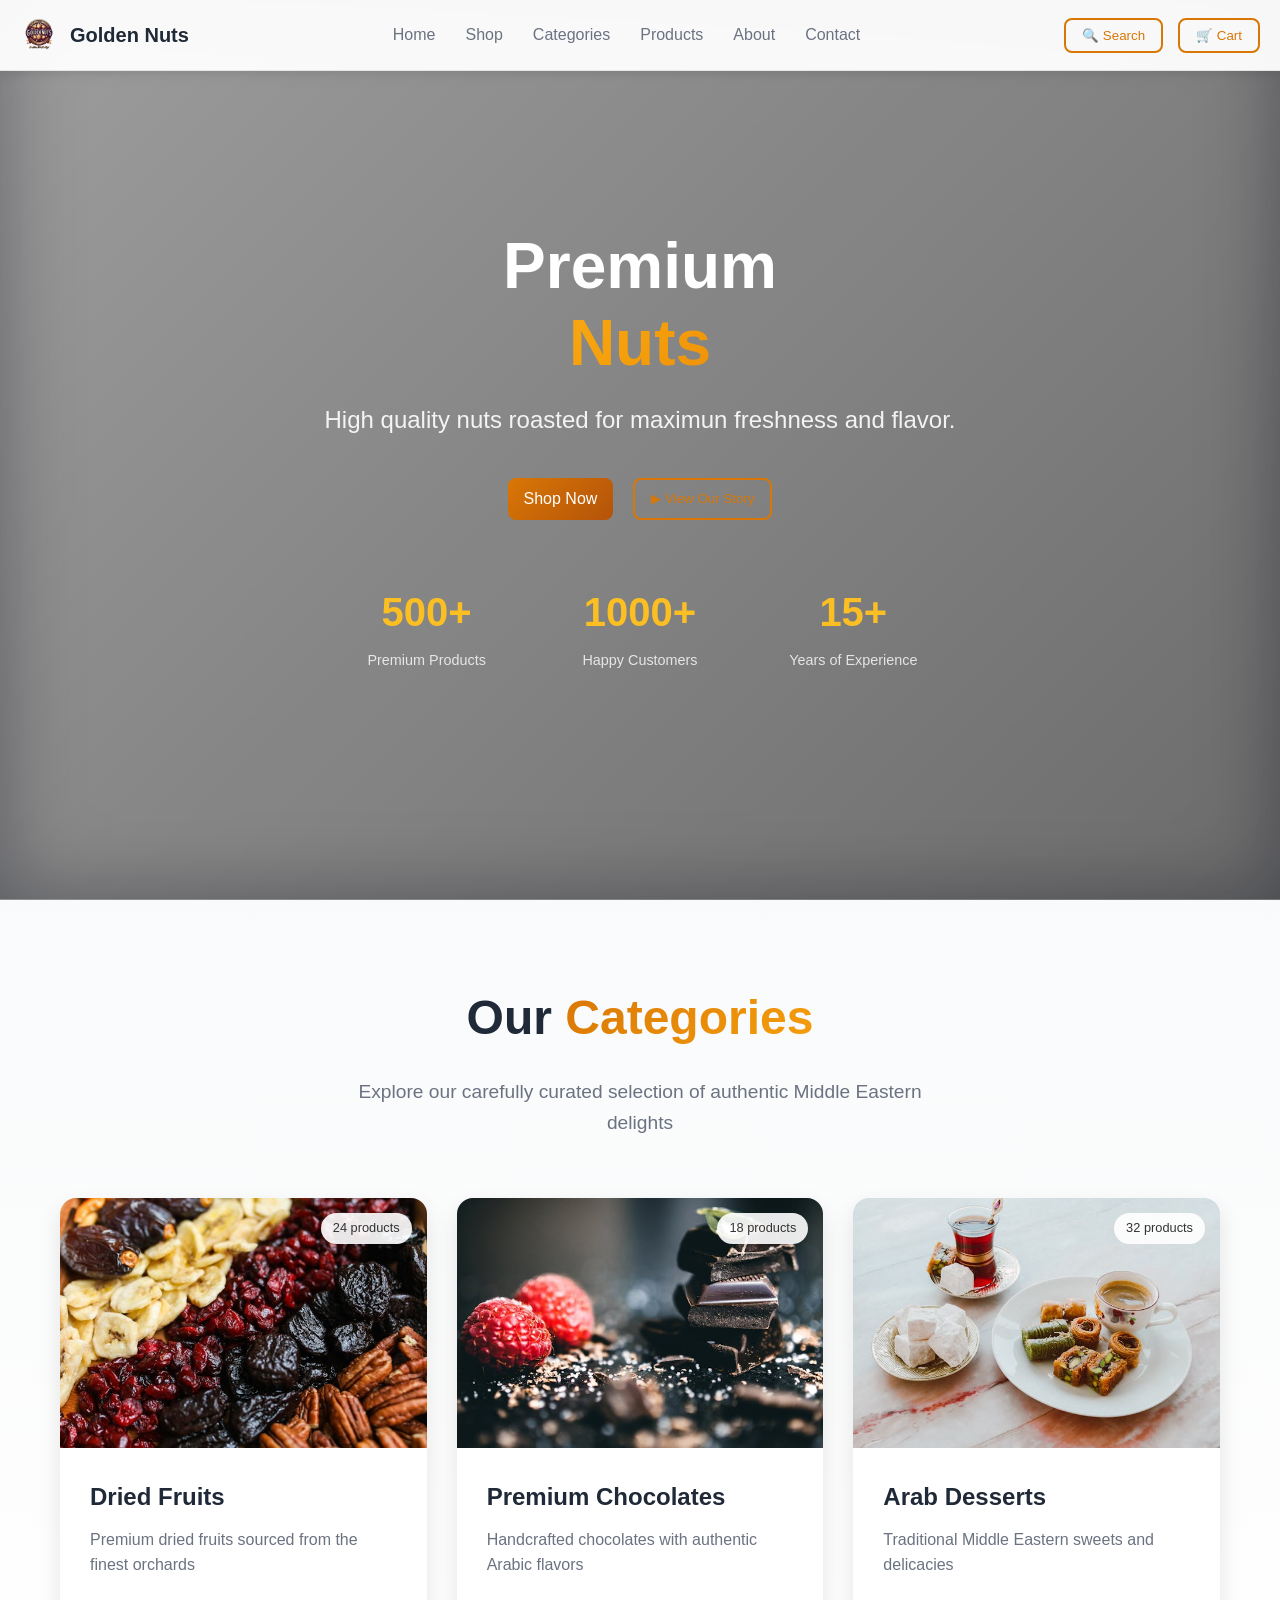
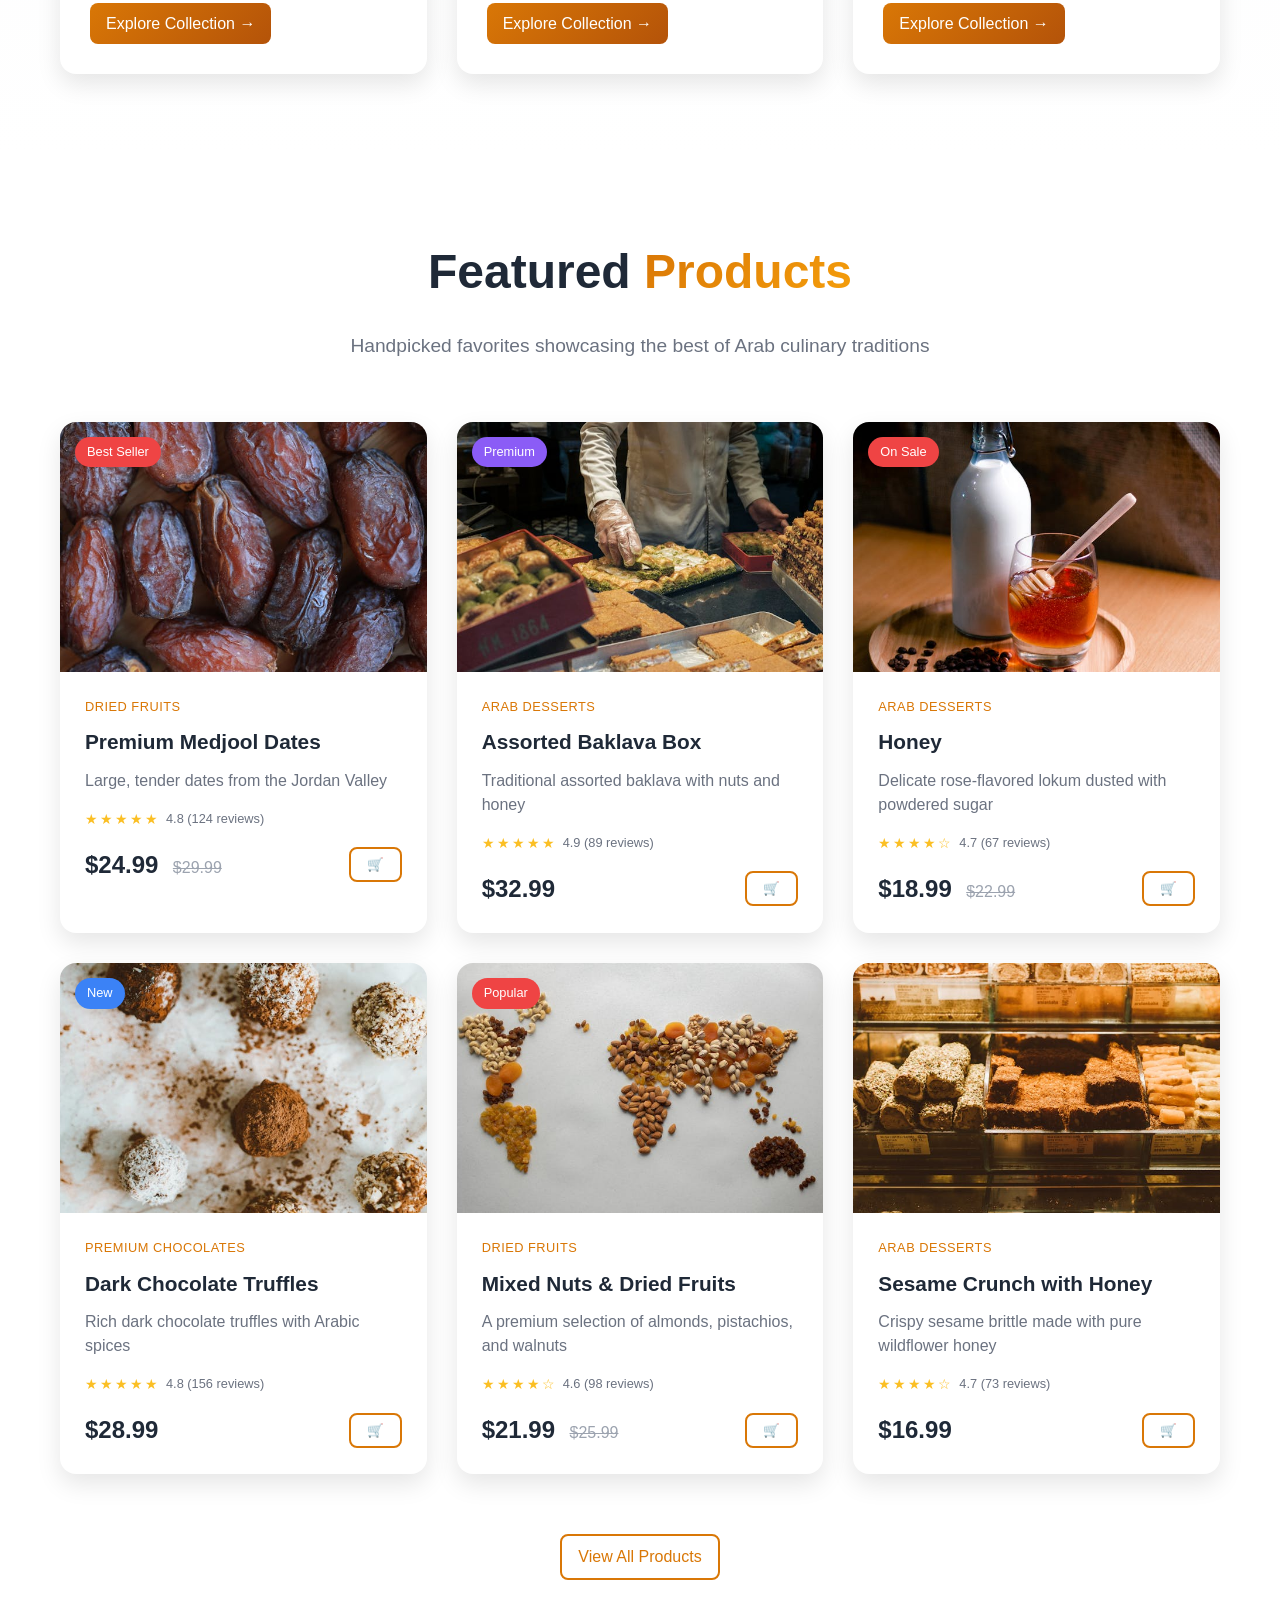
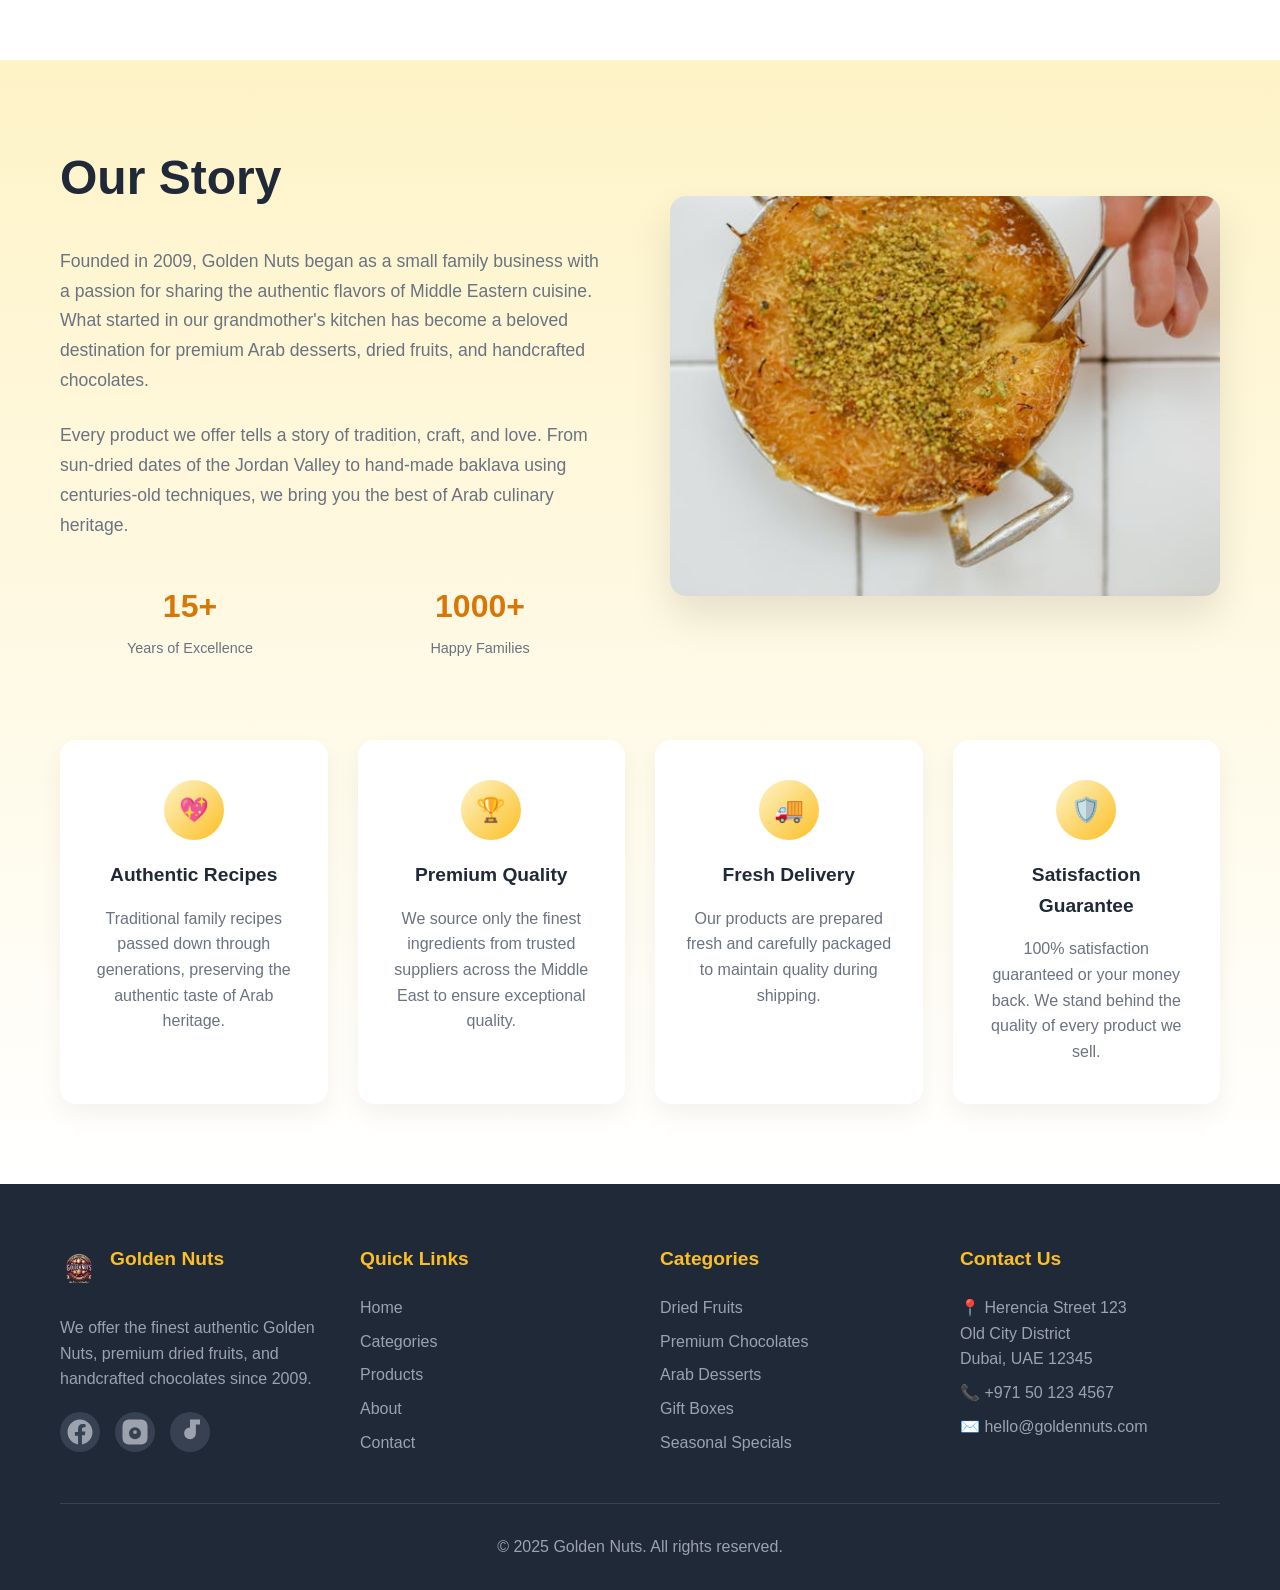
==== index.html @ 74fb8bfe "css problems" ====
<!DOCTYPE html>
<html lang="en">
<head>
    <meta charset="UTF-8">
    <meta name="viewport" content="width=device-width, initial-scale=1.0">
    <title>Golden Nuts - Authentic Middle Eastern Desserts</title>
    <link rel="stylesheet" href="styles.css">
</head>
<body>
    <!-- Header -->
    <header class="header">
        <div class="header-content">
            <div class="logo">
                <div class="logo-icon">
                    <img src="images/logo.webp" alt="Golden Nuts logo">
                </div>
                <div class="logo-text">Golden Nuts</div>
            </div>
            
            <nav class="nav">
                <a href="#home">Home</a>
                <a href="#">Shop</a>
                <a href="#categories">Categories</a>
                <a href="#products">Products</a>
                <a href="#about">About</a>
                <a href="#contact">Contact</a>
            </nav>

            <div class="header-actions">
                <button class="btn btn-outline">🔍 Search</button>
                <button class="cart-btn btn btn-outline">
                    🛒 Cart
                    <span class="cart-counter">0</span>
                </button>
                <button class="mobile-menu-btn">☰</button>
            </div>
        </div>
    </header>

    <!-- Hero Section -->
    <section id="home" class="hero">
        <div class="hero-bg">
            <video class="hero-video" src="video/hero.mp4" autoplay muted loop playsinline></video>
        </div>
        <div class="hero-overlay" aria-hidden="true"></div>
        <div class="hero-content">
            <h1 class="hero-title">
                Premium
                <span class="hero-subtitle">Nuts</span>
            </h1>
            <p class="hero-description">
                High quality nuts roasted for maximun freshness and flavor.
            </p>
            <div class="hero-buttons">
                <a href="#products" class="btn btn-primary">Shop Now</a>
                <button class="btn btn-outline">▶ View Our Story</button>
            </div>
            <div class="hero-stats">
                <div class="stat">
                    <div class="stat-number">500+</div>
                    <div class="stat-label">Premium Products</div>
                </div>
                <div class="stat">
                    <div class="stat-number">1000+</div>
                    <div class="stat-label">Happy Customers</div>
                </div>
                <div class="stat">
                    <div class="stat-number">15+</div>
                    <div class="stat-label">Years of Experience</div>
                </div>
            </div>
        </div>
    </section>

    <!-- Categories Section -->
    <section id="categories" class="section categories">
        <div class="container">
            <div class="section-header">
                <h2 class="section-title">Our <span class="highlight">Categories</span></h2>
                <p class="section-description">
                    Explore our carefully curated selection of authentic Middle Eastern delights
                </p>
            </div>
            <div class="categories-grid">
                <div class="category-card">
                    <div class="category-image" style="background-image: url('images/nuts.jpg')">
                        <div class="category-badge">24 products</div>
                    </div>
                    <div class="category-content">
                        <h3 class="category-title">Dried Fruits</h3>
                        <p class="category-description">Premium dried fruits sourced from the finest orchards</p>
                        <a href="#products" class="btn btn-primary">Explore Collection →</a>
                    </div>
                </div>

                <div class="category-card">
                    <div class="category-image" style="background-image: url('images/chocolate.jpg')">
                        <div class="category-badge">18 products</div>
                    </div>
                    <div class="category-content">
                        <h3 class="category-title">Premium Chocolates</h3>
                        <p class="category-description">Handcrafted chocolates with authentic Arabic flavors</p>
                        <a href="#products" class="btn btn-primary">Explore Collection →</a>
                    </div>
                </div>

                <div class="category-card">
                    <div class="category-image" style="background-image: url('images/dessert.jpg')">
                        <div class="category-badge">32 products</div>
                    </div>
                    <div class="category-content">
                        <h3 class="category-title">Arab Desserts</h3>
                        <p class="category-description">Traditional Middle Eastern sweets and delicacies</p>
                        <a href="#products" class="btn btn-primary">Explore Collection →</a>
                    </div>
                </div>
            </div>
        </div>
    </section>

    <!-- Products Section -->
    <section id="products" class="section">
        <div class="container">
            <div class="section-header">
                <h2 class="section-title">Featured <span class="highlight">Products</span></h2>
                <p class="section-description">
                    Handpicked favorites showcasing the best of Arab culinary traditions
                </p>
            </div>
            <div class="products-grid">
                <div class="product-card">
                    <div class="product-image" style="background-image: url('images/dates.jpg')">
                        <div class="product-badge badge-sale">Best Seller</div>
                    </div>
                    <div class="product-content">
                        <div class="product-category">Dried Fruits</div>
                        <h3 class="product-title">Premium Medjool Dates</h3>
                        <p class="product-description">Large, tender dates from the Jordan Valley</p>
                        <div class="product-rating">
                            <div class="stars">
                                <span class="star">★</span>
                                <span class="star">★</span>
                                <span class="star">★</span>
                                <span class="star">★</span>
                                <span class="star">★</span>
                            </div>
                            <span class="rating-text">4.8 (124 reviews)</span>
                        </div>
                        <div class="product-price">
                            <div>
                                <span class="price">$24.99</span>
                                <span class="price-original">$29.99</span>
                            </div>
                            <button class="btn btn-outline" onclick="addToCart('Premium Medjool Dates', 24.99)">🛒</button>
                        </div>
                    </div>
                </div>

                <div class="product-card">
                    <div class="product-image" style="background-image: url('images/baklava.jpg')">
                        <div class="product-badge badge-premium">Premium</div>
                    </div>
                    <div class="product-content">
                        <div class="product-category">Arab Desserts</div>
                        <h3 class="product-title">Assorted Baklava Box</h3>
                        <p class="product-description">Traditional assorted baklava with nuts and honey</p>
                        <div class="product-rating">
                            <div class="stars">
                                <span class="star">★</span>
                                <span class="star">★</span>
                                <span class="star">★</span>
                                <span class="star">★</span>
                                <span class="star">★</span>
                            </div>
                            <span class="rating-text">4.9 (89 reviews)</span>
                        </div>
                        <div class="product-price">
                            <div>
                                <span class="price">$32.99</span>
                            </div>
                            <button class="btn btn-outline" onclick="addToCart('Assorted Baklava Box', 32.99)">🛒</button>
                        </div>
                    </div>
                </div>

                <div class="product-card">
                    <div class="product-image" style="background-image: url('images/honey.jpg')">
                        <div class="product-badge badge-sale">On Sale</div>
                    </div>
                    <div class="product-content">
                        <div class="product-category">Arab Desserts</div>
                        <h3 class="product-title">Honey</h3>
                        <p class="product-description">Delicate rose-flavored lokum dusted with powdered sugar</p>
                        <div class="product-rating">
                            <div class="stars">
                                <span class="star">★</span>
                                <span class="star">★</span>
                                <span class="star">★</span>
                                <span class="star">★</span>
                                <span class="star">☆</span>
                            </div>
                            <span class="rating-text">4.7 (67 reviews)</span>
                        </div>
                        <div class="product-price">
                            <div>
                                <span class="price">$18.99</span>
                                <span class="price-original">$22.99</span>
                            </div>
                            <button class="btn btn-outline" onclick="addToCart('Honey', 18.99)">🛒</button>
                        </div>
                    </div>
                </div>

                <div class="product-card">
                    <div class="product-image" style="background-image: url('images/truffles.jpg')">
                        <div class="product-badge badge-new">New</div>
                    </div>
                    <div class="product-content">
                        <div class="product-category">Premium Chocolates</div>
                        <h3 class="product-title">Dark Chocolate Truffles</h3>
                        <p class="product-description">Rich dark chocolate truffles with Arabic spices</p>
                        <div class="product-rating">
                            <div class="stars">
                                <span class="star">★</span>
                                <span class="star">★</span>
                                <span class="star">★</span>
                                <span class="star">★</span>
                                <span class="star">★</span>
                            </div>
                            <span class="rating-text">4.8 (156 reviews)</span>
                        </div>
                        <div class="product-price">
                            <div>
                                <span class="price">$28.99</span>
                            </div>
                            <button class="btn btn-outline" onclick="addToCart('Dark Chocolate Truffles', 28.99)">🛒</button>
                        </div>
                    </div>
                </div>

                <div class="product-card">
                    <div class="product-image" style="background-image: url('images/nuts2.jpg')">
                        <div class="product-badge badge-sale">Popular</div>
                    </div>
                    <div class="product-content">
                        <div class="product-category">Dried Fruits</div>
                        <h3 class="product-title">Mixed Nuts & Dried Fruits</h3>
                        <p class="product-description">A premium selection of almonds, pistachios, and walnuts</p>
                        <div class="product-rating">
                            <div class="stars">
                                <span class="star">★</span>
                                <span class="star">★</span>
                                <span class="star">★</span>
                                <span class="star">★</span>
                                <span class="star">☆</span>
                            </div>
                            <span class="rating-text">4.6 (98 reviews)</span>
                        </div>
                        <div class="product-price">
                            <div>
                                <span class="price">$21.99</span>
                                <span class="price-original">$25.99</span>
                            </div>
                            <button class="btn btn-outline" onclick="addToCart('Mixed Nuts & Dried Fruits', 21.99)">🛒</button>
                        </div>
                    </div>
                </div>

                <div class="product-card">
                    <div class="product-image" style="background-image: url('images/sesame.jpg')">
                    </div>
                    <div class="product-content">
                        <div class="product-category">Arab Desserts</div>
                        <h3 class="product-title">Sesame Crunch with Honey</h3>
                        <p class="product-description">Crispy sesame brittle made with pure wildflower honey</p>
                        <div class="product-rating">
                            <div class="stars">
                                <span class="star">★</span>
                                <span class="star">★</span>
                                <span class="star">★</span>
                                <span class="star">★</span>
                                <span class="star">☆</span>
                            </div>
                            <span class="rating-text">4.7 (73 reviews)</span>
                        </div>
                        <div class="product-price">
                            <div>
                                <span class="price">$16.99</span>
                            </div>
                            <button class="btn btn-outline" onclick="addToCart('Sesame Crunch with Honey', 16.99)">🛒</button>
                        </div>
                    </div>
                </div>
            </div>
            <div class="section-header" style="margin-top: 60px; margin-bottom: 0;">
                <a href="#" class="btn btn-outline">View All Products</a>
            </div>
        </div>
    </section>

    <!-- About Section -->
    <section id="about" class="section about">
        <div class="container">
            <div class="about-content">
                <div class="about-text">
                    <h2>Our <span class="highlight">Story</span></h2>
                    <p>
                        Founded in 2009, Golden Nuts began as a small family business with a passion for sharing
                        the authentic flavors of Middle Eastern cuisine. What started in our grandmother's kitchen
                        has become a beloved destination for premium Arab desserts, dried fruits, and handcrafted chocolates.
                    </p>
                    <p>
                        Every product we offer tells a story of tradition, craft, and love. From sun-dried dates of the Jordan Valley
                        to hand-made baklava using centuries-old techniques, we bring you the best of Arab culinary heritage.
                    </p>
                    <div class="about-stats">
                        <div class="about-stat">
                            <div class="about-stat-number">15+</div>
                            <div class="about-stat-label">Years of Excellence</div>
                        </div>
                        <div class="about-stat">
                            <div class="about-stat-number">1000+</div>
                            <div class="about-stat-label">Happy Families</div>
                        </div>
                    </div>
                </div>
                <div class="about-image">
                    <img src="/images/about.jpg" alt="Traditional Golden Nuts being prepared">
                </div>
            </div>

            <div class="features-grid">
                <div class="feature-card">
                    <div class="feature-icon">💖</div>
                    <h3 class="feature-title">Authentic Recipes</h3>
                    <p class="feature-description">Traditional family recipes passed down through generations, preserving the authentic taste of Arab heritage.</p>
                </div>
                
                <div class="feature-card">
                    <div class="feature-icon">🏆</div>
                    <h3 class="feature-title">Premium Quality</h3>
                    <p class="feature-description">We source only the finest ingredients from trusted suppliers across the Middle East to ensure exceptional quality.</p>
                </div>
                
                <div class="feature-card">
                    <div class="feature-icon">🚚</div>
                    <h3 class="feature-title">Fresh Delivery</h3>
                    <p class="feature-description">Our products are prepared fresh and carefully packaged to maintain quality during shipping.</p>
                </div>
                
                <div class="feature-card">
                    <div class="feature-icon">🛡️</div>
                    <h3 class="feature-title">Satisfaction Guarantee</h3>
                    <p class="feature-description">100% satisfaction guaranteed or your money back. We stand behind the quality of every product we sell.</p>
                </div>
            </div>
        </div>
    </section>

    <!-- Footer -->
    <footer id="contact" class="footer">
        <div class="container">
            <div class="footer-content">
                <div class="footer-section">
                    <div style="display: flex; align-items: center; gap: 10px; margin-bottom: 20px;">
                        <div class="logo-icon">
                          <img src="images/logo.webp" alt="Golden Nuts logo">
                        </div>
                        <h4>Golden Nuts</h4>
                    </div>
                    <p>We offer the finest authentic Golden Nuts, premium dried fruits, and handcrafted chocolates since 2009.</p>
                    <div class="social-links">
                        <a href="#" class="social-link" aria-label="Facebook" title="Facebook">
                            <!-- Facebook SVG -->
                            <svg xmlns="http://www.w3.org/2000/svg" viewBox="0 0 24 24" width="18" height="18" fill="currentColor" aria-hidden="true">
                                <path d="M22 12.07C22 6.48 17.52 2 11.93 2S2 6.48 2 12.07c0 4.99 3.66 9.13 8.44 9.93v-7.03H7.9v-2.9h2.54V9.41c0-2.5 1.49-3.89 3.77-3.89 1.09 0 2.23.2 2.23.2v2.45h-1.25c-1.23 0-1.61.77-1.61 1.56v1.88h2.74l-.44 2.9h-2.3V22c4.78-.8 8.44-4.94 8.44-9.93z"/>
                            </svg>
                        </a>
                        <a href="#" class="social-link" aria-label="Instagram" title="Instagram">
                            <!-- Instagram SVG -->
                            <svg xmlns="http://www.w3.org/2000/svg" viewBox="0 0 24 24" width="18" height="18" fill="currentColor" aria-hidden="true">
                                <path d="M7 2h10a5 5 0 0 1 5 5v10a5 5 0 0 1-5 5H7a5 5 0 0 1-5-5V7a5 5 0 0 1 5-5zm5 6.2A4.8 4.8 0 1 0 16.8 13 4.8 4.8 0 0 0 12 8.2zm6.5-2.3a1.2 1.2 0 1 1-1.2-1.2 1.2 1.2 0 0 1 1.2 1.2zM12 10.5A1.5 1.5 0 1 1 10.5 12 1.5 1.5 0 0 1 12 10.5z"/>
                            </svg>
                        </a>
                        <a href="#" class="social-link" aria-label="TikTok" title="TikTok">
                            <!-- TikTok SVG -->
                            <svg xmlns="http://www.w3.org/2000/svg" viewBox="0 0 24 24" width="18" height="18" fill="currentColor" aria-hidden="true">
                                <path d="M12 2v6.3a4.7 4.7 0 1 0 4.7 4.7V6h3.3V2h-8z"/>
                            </svg>
                        </a>
                    </div>
                </div>
                
                <div class="footer-section">
                    <h4>Quick Links</h4>
                    <a href="#home">Home</a>
                    <a href="#categories">Categories</a>
                    <a href="#products">Products</a>
                    <a href="#about">About</a>
                    <a href="#contact">Contact</a>
                </div>
                
                <div class="footer-section">
                    <h4>Categories</h4>
                    <a href="#">Dried Fruits</a>
                    <a href="#">Premium Chocolates</a>
                    <a href="#">Arab Desserts</a>
                    <a href="#">Gift Boxes</a>
                    <a href="#">Seasonal Specials</a>
                </div>
                
                <div class="footer-section">
                    <h4>Contact Us</h4>
                    <p>📍 Herencia Street 123<br>
                    Old City District<br>
                    Dubai, UAE 12345</p>
                    <a href="tel:+971501234567">📞 +971 50 123 4567</a>
                    <a href="mailto:hello@arabsweets.com">✉️ hello@goldennuts.com</a>
                </div>
            </div>
            
            <div class="footer-bottom">
                <p>&copy; 2025 Golden Nuts. All rights reserved.</p>
            </div>
        </div>
    </footer>

    <script src="/script.js"></script>
</body>
</html>
---- styles.css ----
* {
    margin: 0;
    padding: 0;
    box-sizing: border-box;
}

body {
    font-family: -apple-system, BlinkMacSystemFont, 'Segoe UI', 'Roboto', 'Oxygen', 'Ubuntu', sans-serif;
    line-height: 1.6;
    color: #333;
}

.container {
    max-width: 1200px;
    margin: 0 auto;
    padding: 0 20px;
}

/* Header */
.header {
    position: fixed;
    top: 0;
    left: 0;
    right: 0;
    z-index: 1000;
    background: rgba(255, 255, 255, 0.95);
    backdrop-filter: blur(10px);
    box-shadow: 0 2px 10px rgba(0, 0, 0, 0.1);
    border-bottom: 1px solid #e5e5e5;
}

.header-content {
    display: flex;
    align-items: center;
    justify-content: space-between;
    padding: 15px 20px;
}

.logo {
    display: flex;
    align-items: center;
    gap: 10px;
}

.logo-icon {
    width: 40px;
    height: 40px;
    display: flex;
    align-items: center;
    justify-content: center;
    border-radius: 8px;
    overflow: hidden;
    /* background: linear-gradient(135deg, #d97706, #b45309);  fallback/background for older browsers */
}

.logo-icon img {
    width: 100%;
    height: 100%;
    object-fit: cover;
    display: block;
}

.logo-text {
    font-size: 20px;
    font-weight: bold;
    color: #1f2937;
}

.nav {
    display: flex;
    gap: 30px;
}

.nav a {
    text-decoration: none;
    color: #6b7280;
    font-weight: 500;
    transition: color 0.3s;
}

.nav a:hover {
    color: #d97706;
}

.header-actions {
    display: flex;
    align-items: center;
    gap: 15px;
}

.btn {
    padding: 8px 16px;
    border: none;
    border-radius: 8px;
    cursor: pointer;
    font-weight: 500;
    transition: all 0.3s;
    text-decoration: none;
    display: inline-flex;
    align-items: center;
    gap: 8px;
}

.btn-primary {
    background: linear-gradient(135deg, #d97706, #b45309);
    color: white;
}

.btn-primary:hover {
    background: linear-gradient(135deg, #b45309, #92400e);
    transform: translateY(-2px);
}

.btn-outline {
    border: 2px solid #d97706;
    color: #d97706;
    background: transparent;
}

.btn-outline:hover {
    background: #d97706;
    color: white;
}

.mobile-menu-btn {
    display: none;
    background: none;
    border: none;
    font-size: 24px;
    cursor: pointer;
}

/* Hero Section */
.hero {
    height: 100vh;
    display: flex;
    align-items: center;
    justify-content: center;
    position: relative;
    overflow: hidden;
}

.hero-bg {
    position: absolute;
    top: 0;
    left: 0;
    width: 100%;
    height: 100%;
    overflow: hidden;
}

.hero-video {
    position: absolute;
    top: 50%;
    left: 50%;
    width: 100%;
    height: 100%;
    object-fit: cover;
    transform: translate(-50%, -50%);
    z-index: 1;
    pointer-events: none; /* allow clicks through to buttons */
    transform: translate(-50%, -50%) scale(1.05);
}

.hero-bg::after {
    content: '';
    position: absolute;
    top: 0;
    left: 0;
    width: 100%;
    height: 100%;
    background: linear-gradient(135deg, rgba(0, 0, 0, 0.4), rgba(0, 0, 0, 0.6));
}

/* Glassmorphism overlay to improve legibility */
.hero-overlay {
    position: absolute;
    inset: 0; /* top:0; right:0; bottom:0; left:0; */
    width: 100%;
    height: 100%;
    padding: 0;
    border-radius: 0;
    background: rgba(255, 255, 255, 0.04);
    border-bottom: 1px solid rgba(255, 255, 255, 0.06);
    backdrop-filter: blur(6px) saturate(120%);
    -webkit-backdrop-filter: blur(6px) saturate(120%);
    box-shadow: inset 0 0 80px rgba(2,6,23,0.35);
    z-index: 5; /* above video but below content text */
    pointer-events: none; /* don't block clicks */
}

@media (max-width: 768px) {
    .hero-overlay {
        backdrop-filter: blur(4px) saturate(115%);
    }
}

.hero-content {
    position: relative;
    z-index: 10;
    text-align: center;
    color: white;
    max-width: 800px;
    padding: 0 20px;
}

.hero-title {
    font-size: 4rem;
    font-weight: bold;
    margin-bottom: 20px;
    line-height: 1.2;
}

.hero-subtitle {
    background: linear-gradient(135deg, #fbbf24, #f59e0b, #d97706);
    -webkit-background-clip: text;
    -webkit-text-fill-color: transparent;
    background-clip: text;
    display: block;
}

.hero-description {
    font-size: 1.5rem;
    margin-bottom: 40px;
    opacity: 0.9;
    line-height: 1.5;
}

.hero-buttons {
    display: flex;
    gap: 20px;
    justify-content: center;
    flex-wrap: wrap;
    margin-bottom: 60px;
}

.hero-stats {
    display: grid;
    grid-template-columns: repeat(3, 1fr);
    gap: 40px;
    max-width: 600px;
    margin: 0 auto;
}

.stat {
    text-align: center;
}

.stat-number {
    font-size: 2.5rem;
    font-weight: bold;
    color: #fbbf24;
}

.stat-label {
    font-size: 0.9rem;
    opacity: 0.8;
    margin-top: 5px;
}

/* Section Styles */
.section {
    padding: 80px 0;
}

.section-header {
    text-align: center;
    margin-bottom: 60px;
}

.section-title {
    font-size: 3rem;
    font-weight: bold;
    color: #1f2937;
    margin-bottom: 20px;
}

.section-title .highlight {
    background: linear-gradient(135deg, #d97706, #f59e0b);
    -webkit-background-clip: text;
    -webkit-text-fill-color: transparent;
    background-clip: text;
}

.section-description {
    font-size: 1.2rem;
    color: #6b7280;
    max-width: 600px;
    margin: 0 auto;
}

/* Categories Section */
.categories {
    background: linear-gradient(180deg, #f9fafb, #ffffff);
}

.categories-grid {
    display: grid;
    grid-template-columns: repeat(auto-fit, minmax(350px, 1fr));
    gap: 30px;
}

.category-card {
    background: white;
    border-radius: 16px;
    overflow: hidden;
    box-shadow: 0 10px 25px rgba(0, 0, 0, 0.1);
    transition: all 0.3s;
}

.category-card:hover {
    transform: translateY(-10px);
    box-shadow: 0 20px 40px rgba(0, 0, 0, 0.15);
}

.category-image {
    height: 250px;
    background-size: cover;
    background-position: center;
    position: relative;
}

.category-badge {
    position: absolute;
    top: 15px;
    right: 15px;
    background: rgba(255, 255, 255, 0.9);
    padding: 5px 12px;
    border-radius: 20px;
    font-size: 0.8rem;
    font-weight: 500;
}

.category-content {
    padding: 30px;
}

.category-title {
    font-size: 1.5rem;
    font-weight: bold;
    margin-bottom: 10px;
    color: #1f2937;
}

.category-description {
    color: #6b7280;
    margin-bottom: 25px;
    line-height: 1.6;
}

/* Products Section */
.products-grid {
    display: grid;
    grid-template-columns: repeat(auto-fit, minmax(300px, 1fr));
    gap: 30px;
}

.product-card {
    background: white;
    border-radius: 16px;
    overflow: hidden;
    box-shadow: 0 10px 25px rgba(0, 0, 0, 0.1);
    transition: all 0.3s;
}

.product-card:hover {
    transform: translateY(-5px);
    box-shadow: 0 15px 35px rgba(0, 0, 0, 0.15);
}

.product-image {
    height: 250px;
    background-size: cover;
    background-position: center;
    position: relative;
}

.product-badge {
    position: absolute;
    top: 15px;
    left: 15px;
    padding: 5px 12px;
    border-radius: 20px;
    font-size: 0.8rem;
    font-weight: 500;
    color: white;
}

.badge-sale { background: #ef4444; }
.badge-new { background: #3b82f6; }
.badge-premium { background: #8b5cf6; }

.product-content {
    padding: 25px;
}

.product-category {
    color: #d97706;
    font-size: 0.8rem;
    font-weight: 500;
    text-transform: uppercase;
    letter-spacing: 0.5px;
    margin-bottom: 8px;
}

.product-title {
    font-size: 1.3rem;
    font-weight: bold;
    margin-bottom: 10px;
    color: #1f2937;
}

.product-description {
    color: #6b7280;
    margin-bottom: 15px;
    line-height: 1.5;
}

.product-rating {
    display: flex;
    align-items: center;
    gap: 8px;
    margin-bottom: 15px;
}

.stars {
    display: flex;
    gap: 2px;
}

.star {
    color: #fbbf24;
    font-size: 0.9rem;
}

.rating-text {
    font-size: 0.8rem;
    color: #6b7280;
}

.product-price {
    display: flex;
    align-items: center;
    justify-content: space-between;
}

.price {
    font-size: 1.5rem;
    font-weight: bold;
    color: #1f2937;
}

.price-original {
    font-size: 1rem;
    color: #9ca3af;
    text-decoration: line-through;
    margin-left: 10px;
}

/* About Section */
.about {
    background: linear-gradient(180deg, #fef3c7, #ffffff);
}

.about-content {
    display: grid;
    grid-template-columns: 1fr 1fr;
    gap: 60px;
    align-items: center;
    margin-bottom: 80px;
}

.about-text h2 {
    font-size: 3rem;
    font-weight: bold;
    color: #1f2937;
    margin-bottom: 30px;
}

.about-text p {
    font-size: 1.1rem;
    color: #6b7280;
    margin-bottom: 25px;
    line-height: 1.7;
}

.about-stats {
    display: grid;
    grid-template-columns: 1fr 1fr;
    gap: 30px;
    margin-top: 40px;
}

.about-stat {
    text-align: center;
}

.about-stat-number {
    font-size: 2rem;
    font-weight: bold;
    color: #d97706;
    margin-bottom: 5px;
}

.about-stat-label {
    font-size: 0.9rem;
    color: #6b7280;
}

.about-image {
    position: relative;
}

.about-image img {
    width: 100%;
    height: 400px;
    object-fit: cover;
    border-radius: 16px;
    box-shadow: 0 20px 40px rgba(0, 0, 0, 0.1);
}

.features-grid {
    display: grid;
    grid-template-columns: repeat(auto-fit, minmax(250px, 1fr));
    gap: 30px;
}

.feature-card {
    background: white;
    padding: 40px 30px;
    border-radius: 16px;
    text-align: center;
    box-shadow: 0 10px 25px rgba(0, 0, 0, 0.05);
    transition: all 0.3s;
}

.feature-card:hover {
    transform: translateY(-5px);
    box-shadow: 0 15px 35px rgba(0, 0, 0, 0.1);
}

.feature-icon {
    width: 60px;
    height: 60px;
    background: linear-gradient(135deg, #fef3c7, #fbbf24);
    border-radius: 50%;
    display: flex;
    align-items: center;
    justify-content: center;
    margin: 0 auto 20px;
    font-size: 24px;
    color: #d97706;
}

.feature-title {
    font-size: 1.2rem;
    font-weight: bold;
    margin-bottom: 15px;
    color: #1f2937;
}

.feature-description {
    color: #6b7280;
    line-height: 1.6;
}

/* Footer */
.footer {
    background: #1f2937;
    color: white;
    padding: 60px 0 30px;
}

.footer-content {
    display: grid;
    grid-template-columns: repeat(auto-fit, minmax(250px, 1fr));
    gap: 40px;
    margin-bottom: 40px;
}

.footer-section h4 {
    font-size: 1.2rem;
    font-weight: bold;
    margin-bottom: 20px;
    color: #fbbf24;
}

.footer-section p,
.footer-section a {
    color: #9ca3af;
    text-decoration: none;
    line-height: 1.6;
    margin-bottom: 8px;
    display: flex;
}

.footer-section a:hover {
    color: white;
}

.footer-bottom {
    border-top: 1px solid #374151;
    padding-top: 30px;
    text-align: center;
    color: #9ca3af;
}

.social-links {
    display: flex;
    gap: 15px;
    margin-top: 20px;
}

.social-link {
    width: 40px;
    height: 40px;
    background: #374151;
    border-radius: 50%;
    display: flex;
    align-items: center;
    justify-content: center;
    text-decoration: none;
    color: #9ca3af;
    transition: all 0.3s;
}

.social-link:hover {
    background: #d97706;
    color: white;
}

.social-link svg {
    width: 30px;
    height: 30px;
    display: block;
    fill: currentColor; /* inherit color from parent for easy theming */
}

.social-link:focus {
    outline: 3px solid rgba(215,119,6,0.25);
    outline-offset: 3px;
}

/* Mobile Styles */
@media (max-width: 768px) {
    .nav {
        display: none;
    }

    .mobile-menu-btn {
        display: block;
    }

    .hero-title {
        font-size: 2.5rem;
    }

    .hero-description {
        font-size: 1.2rem;
    }

    .hero-buttons {
        flex-direction: column;
        align-items: center;
    }

    .hero-stats {
        grid-template-columns: 1fr;
        gap: 20px;
    }

    .section-title {
        font-size: 2.5rem;
    }

    .categories-grid {
        grid-template-columns: 1fr;
    }

    .products-grid {
        grid-template-columns: 1fr;
    }

    .about-content {
        grid-template-columns: 1fr;
        gap: 40px;
    }

    .about-text h2 {
        font-size: 2.5rem;
    }

    .features-grid {
        grid-template-columns: 1fr;
    }

    .footer-content {
        grid-template-columns: 1fr;
        gap: 30px;
    }

    .container {
        padding: 0 15px;
    }
}

@media (max-width: 480px) {
    .hero-title {
        font-size: 2rem;
    }

    .section-title {
        font-size: 2rem;
    }

    .about-text h2 {
        font-size: 2rem;
    }

    .hero-stats {
        gap: 15px;
    }

    .stat-number {
        font-size: 2rem;
    }
}

/* Smooth scrolling */
html {
    scroll-behavior: smooth;
}

/* Cart counter */
.cart-counter {
    position: absolute;
    top: -8px;
    right: -8px;
    background: #d97706;
    color: white;
    border-radius: 50%;
    width: 20px;
    height: 20px;
    display: flex;
    align-items: center;
    justify-content: center;
    font-size: 0.7rem;
    font-weight: bold;
}

.cart-btn {
    position: relative;
}
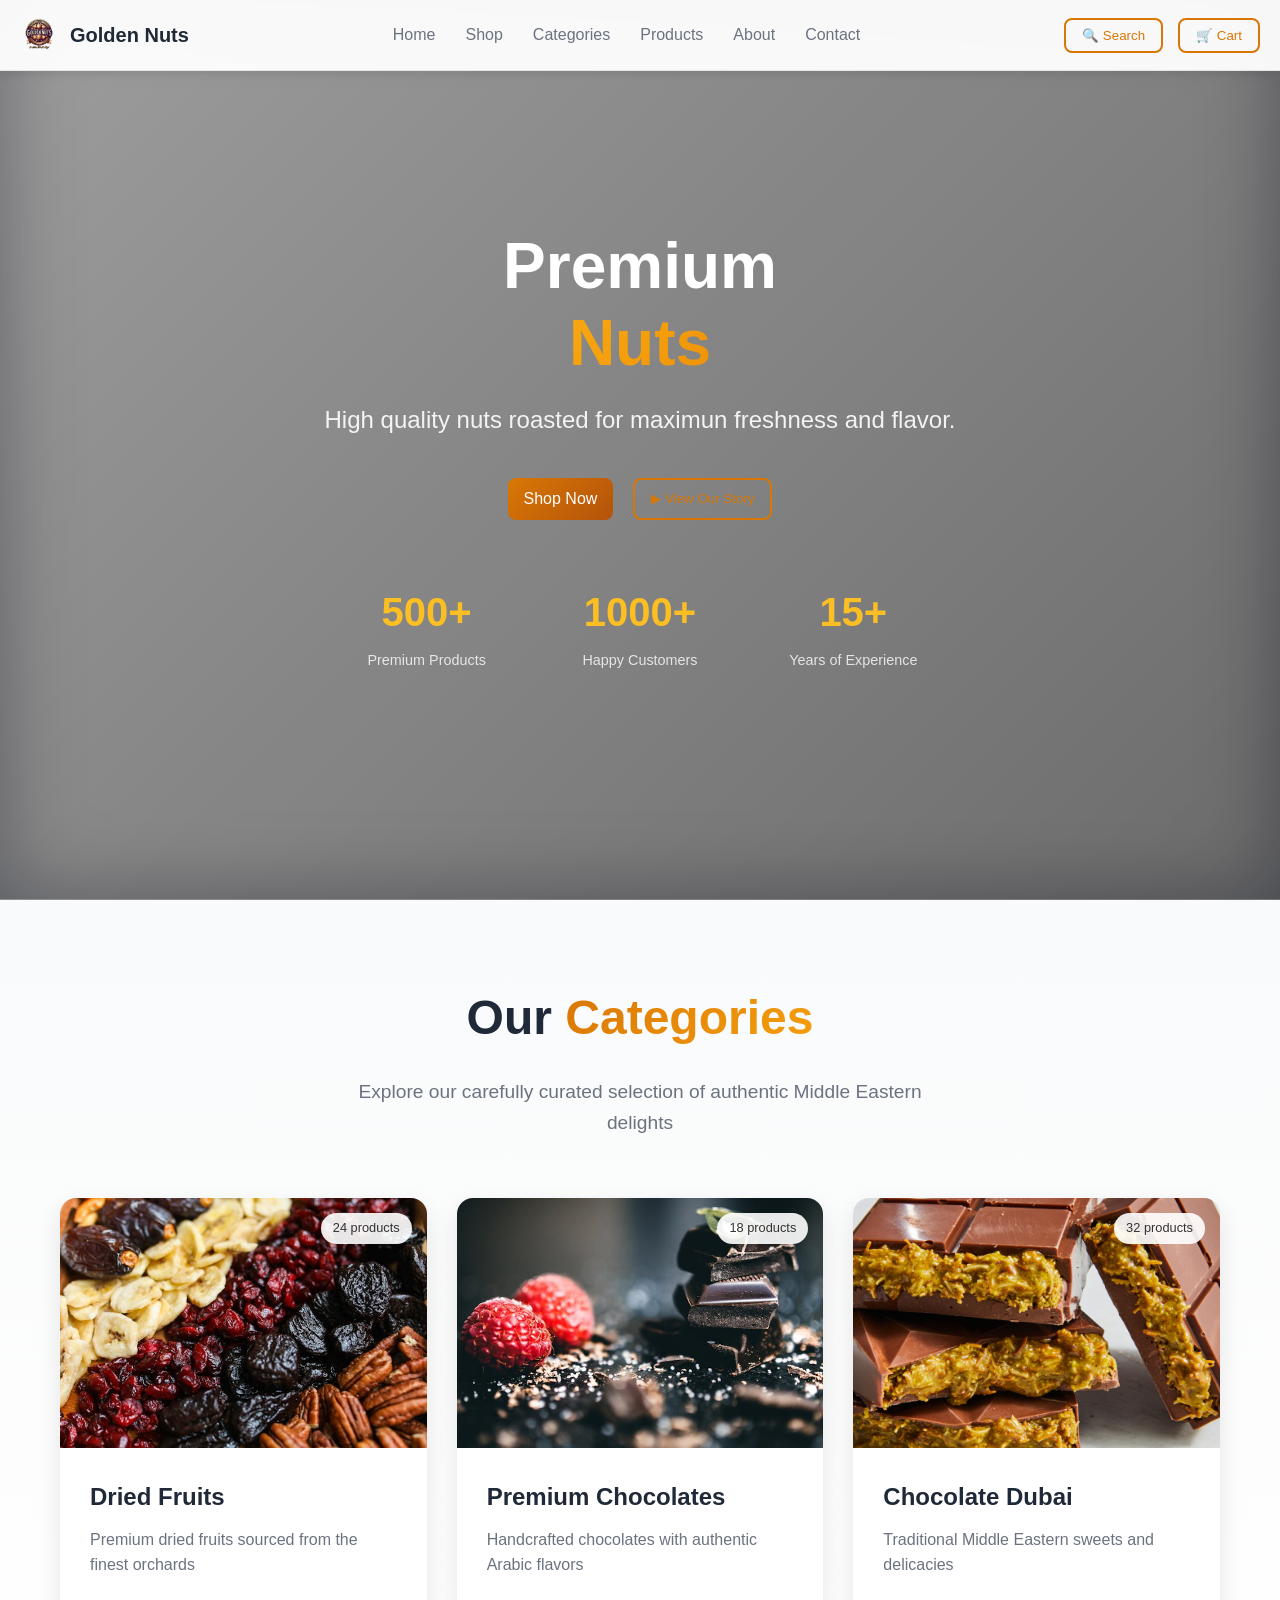
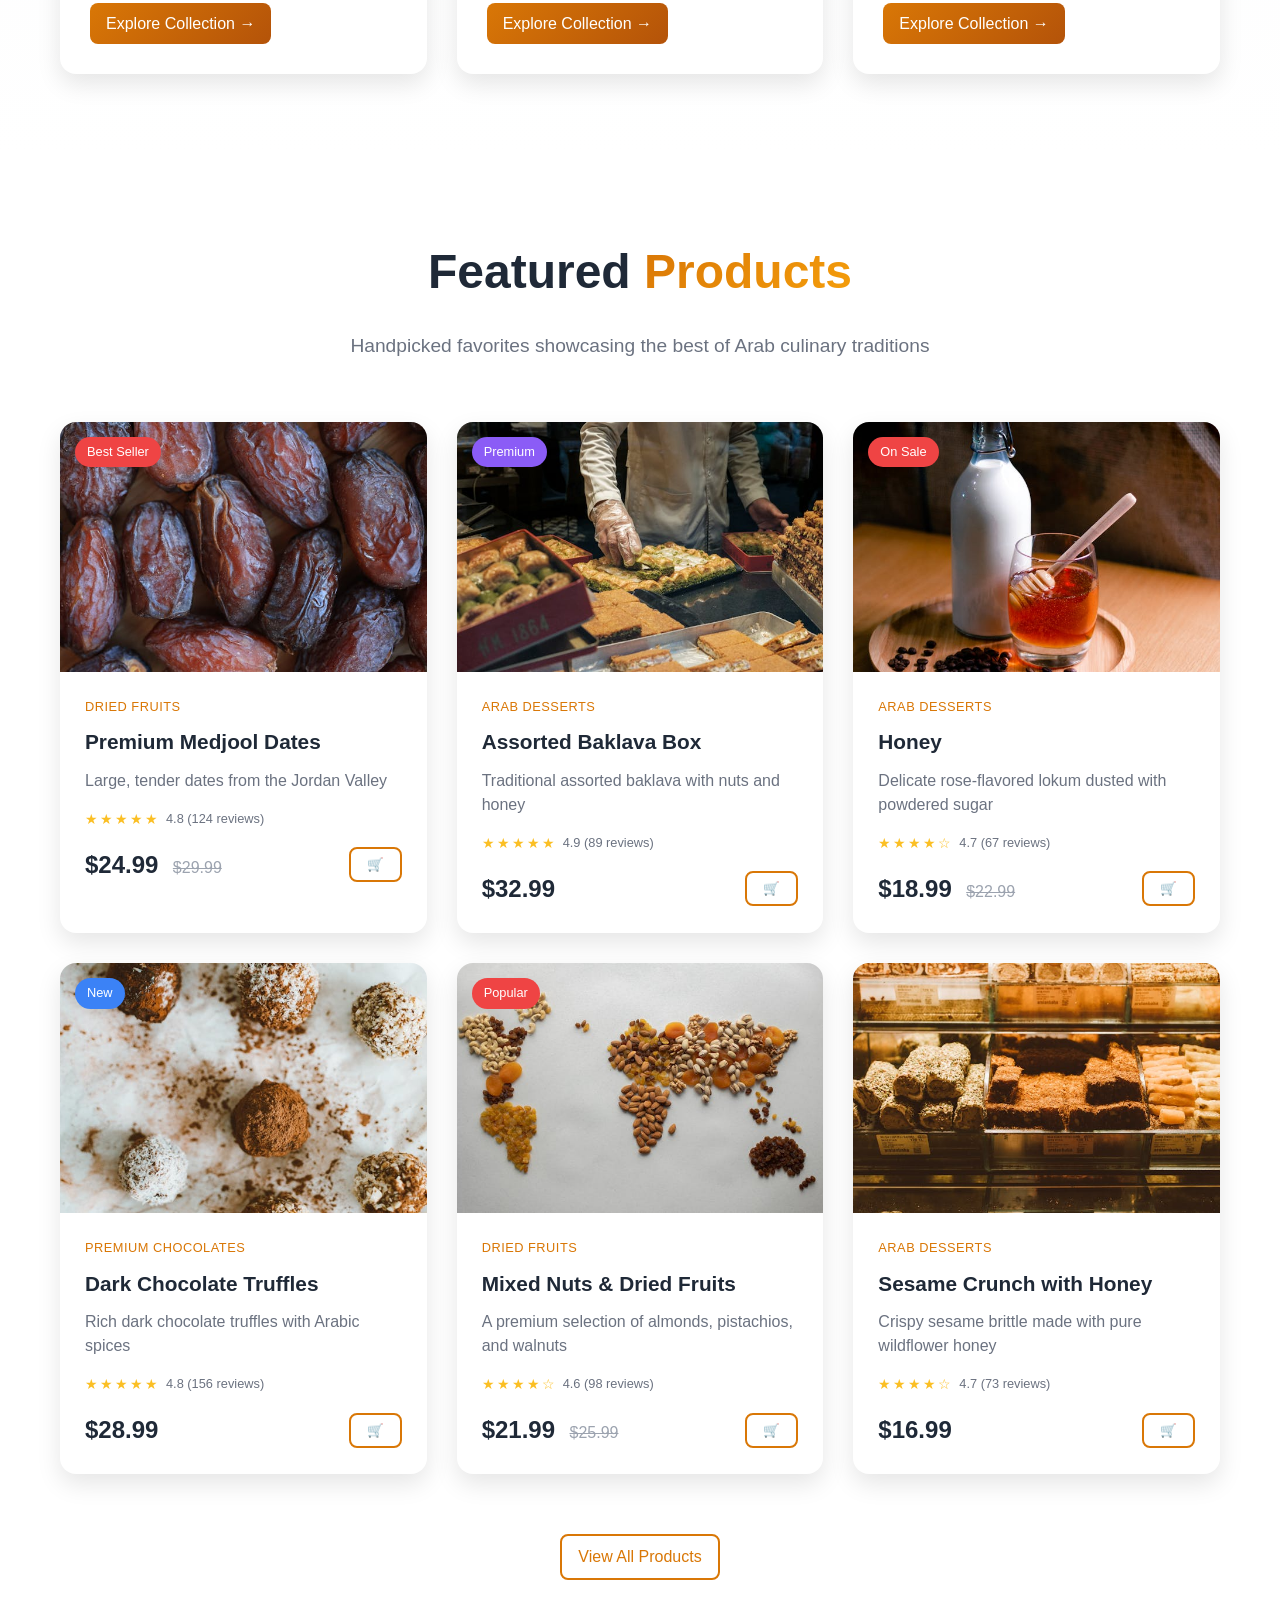
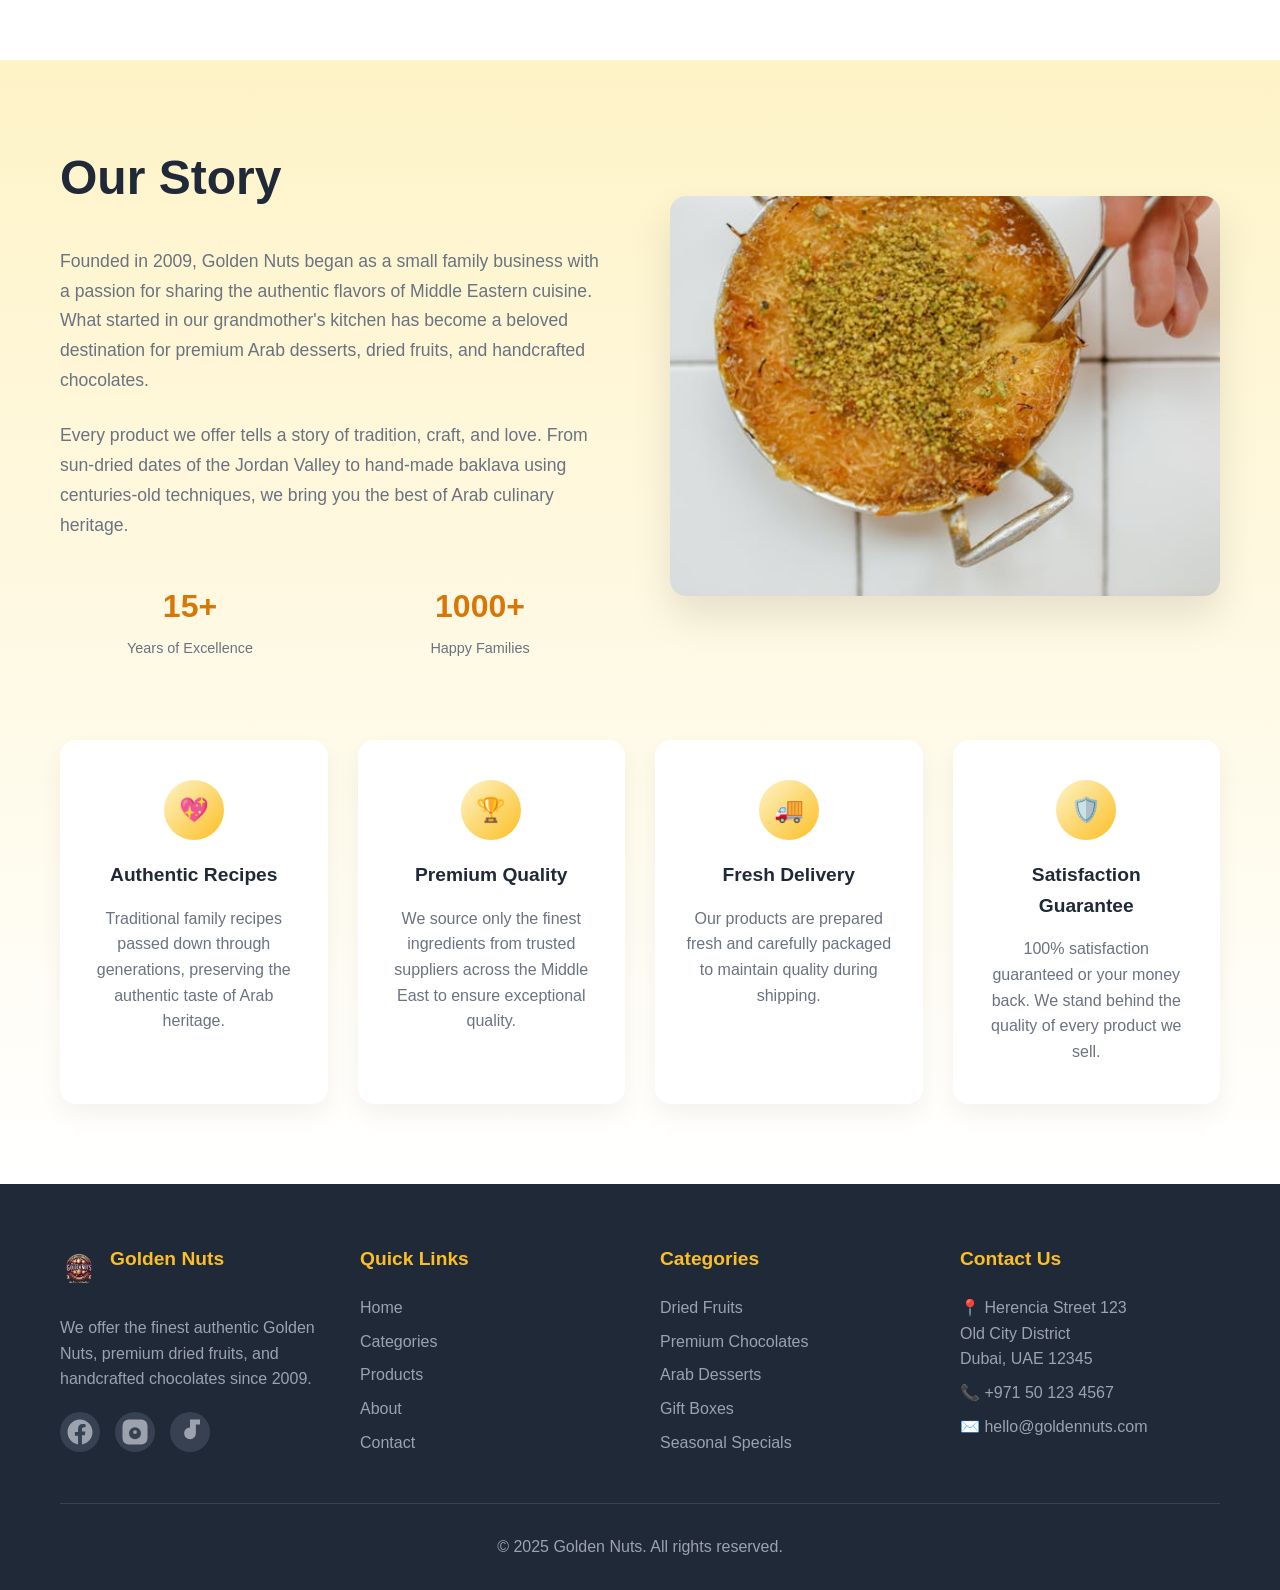
==== commit 32a56ffc: "css problems" ====
--- a/index.html
+++ b/index.html
@@ -105,11 +105,11 @@
                 </div>
 
                 <div class="category-card">
-                    <div class="category-image" style="background-image: url('images/dessert.jpg')">
+                    <div class="category-image" style="background-image: url('images/dubai.jpg')">
                         <div class="category-badge">32 products</div>
                     </div>
                     <div class="category-content">
-                        <h3 class="category-title">Arab Desserts</h3>
+                        <h3 class="category-title">Chocolate Dubai</h3>
                         <p class="category-description">Traditional Middle Eastern sweets and delicacies</p>
                         <a href="#products" class="btn btn-primary">Explore Collection →</a>
                     </div>
@@ -325,7 +325,7 @@
                     </div>
                 </div>
                 <div class="about-image">
-                    <img src="/images/about.jpg" alt="Traditional Golden Nuts being prepared">
+                    <img src="images/about.jpg" alt="Traditional Golden Nuts being prepared">
                 </div>
             </div>
 
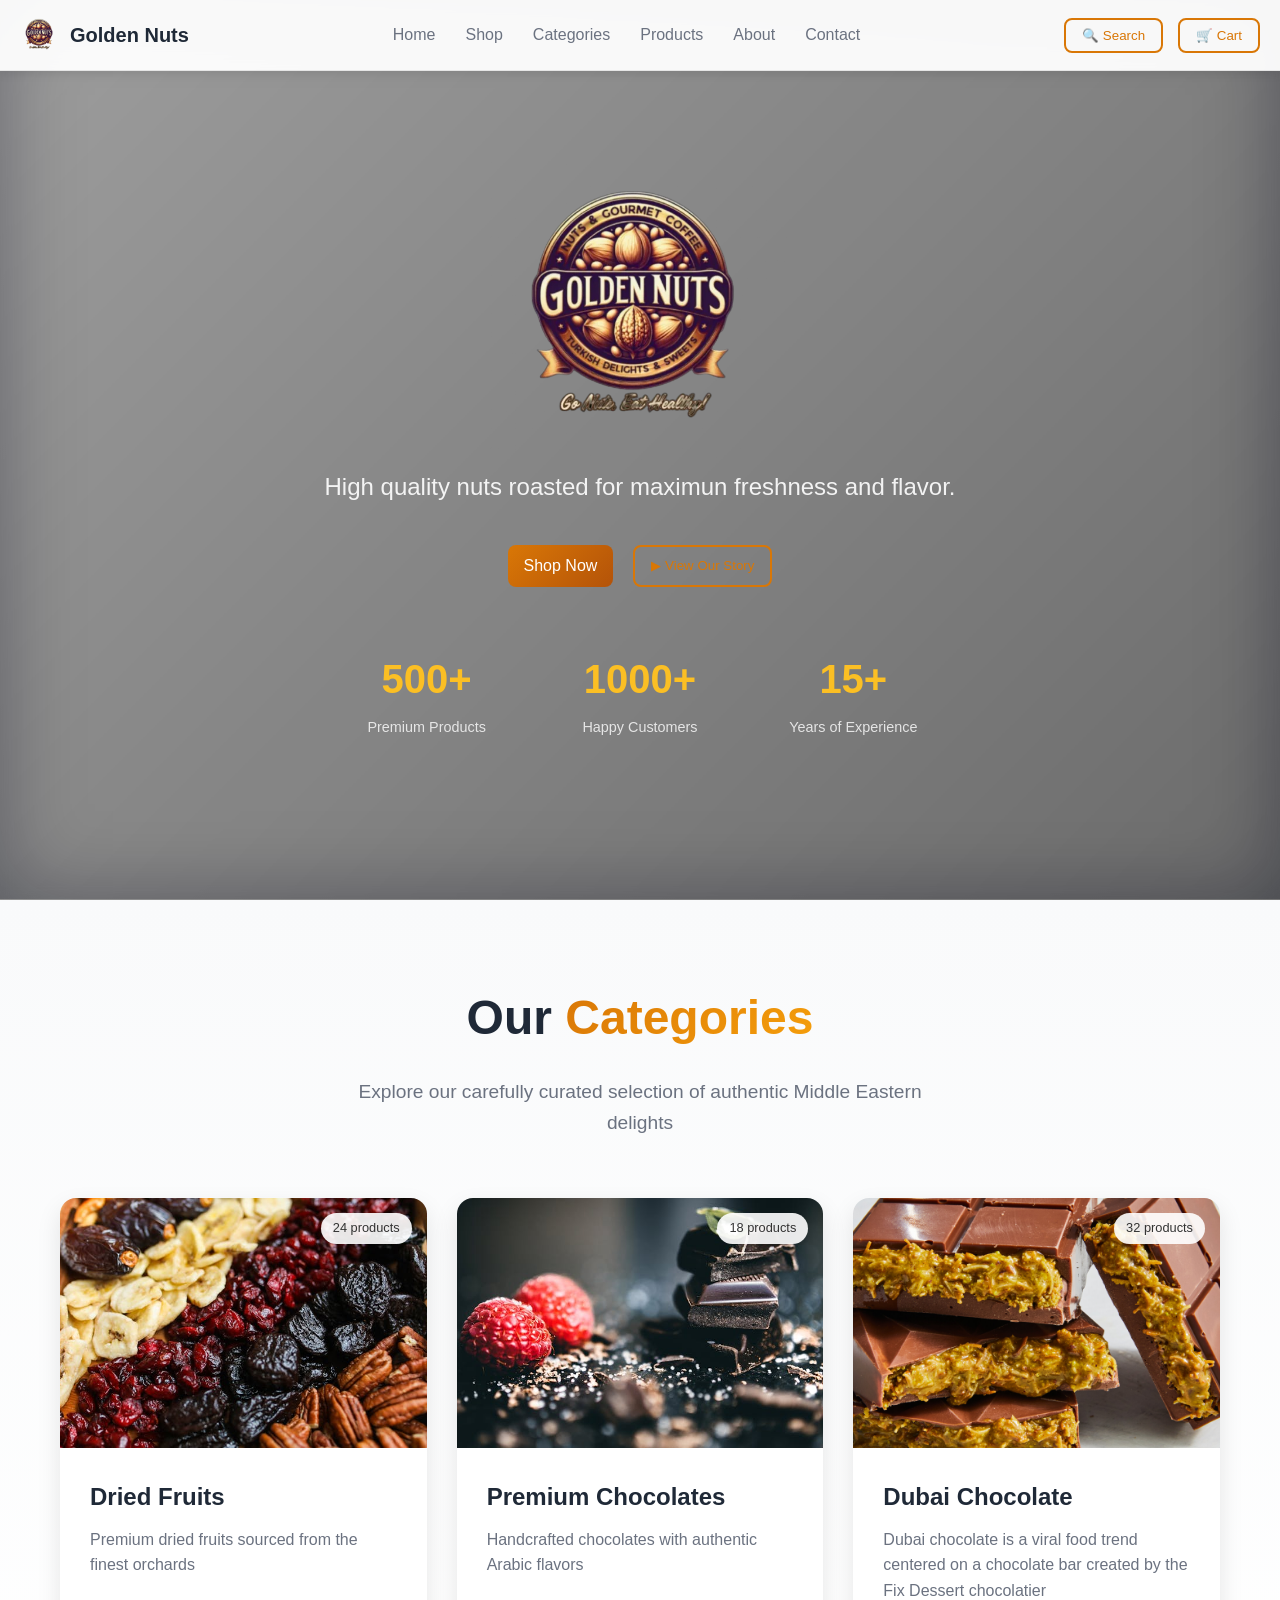
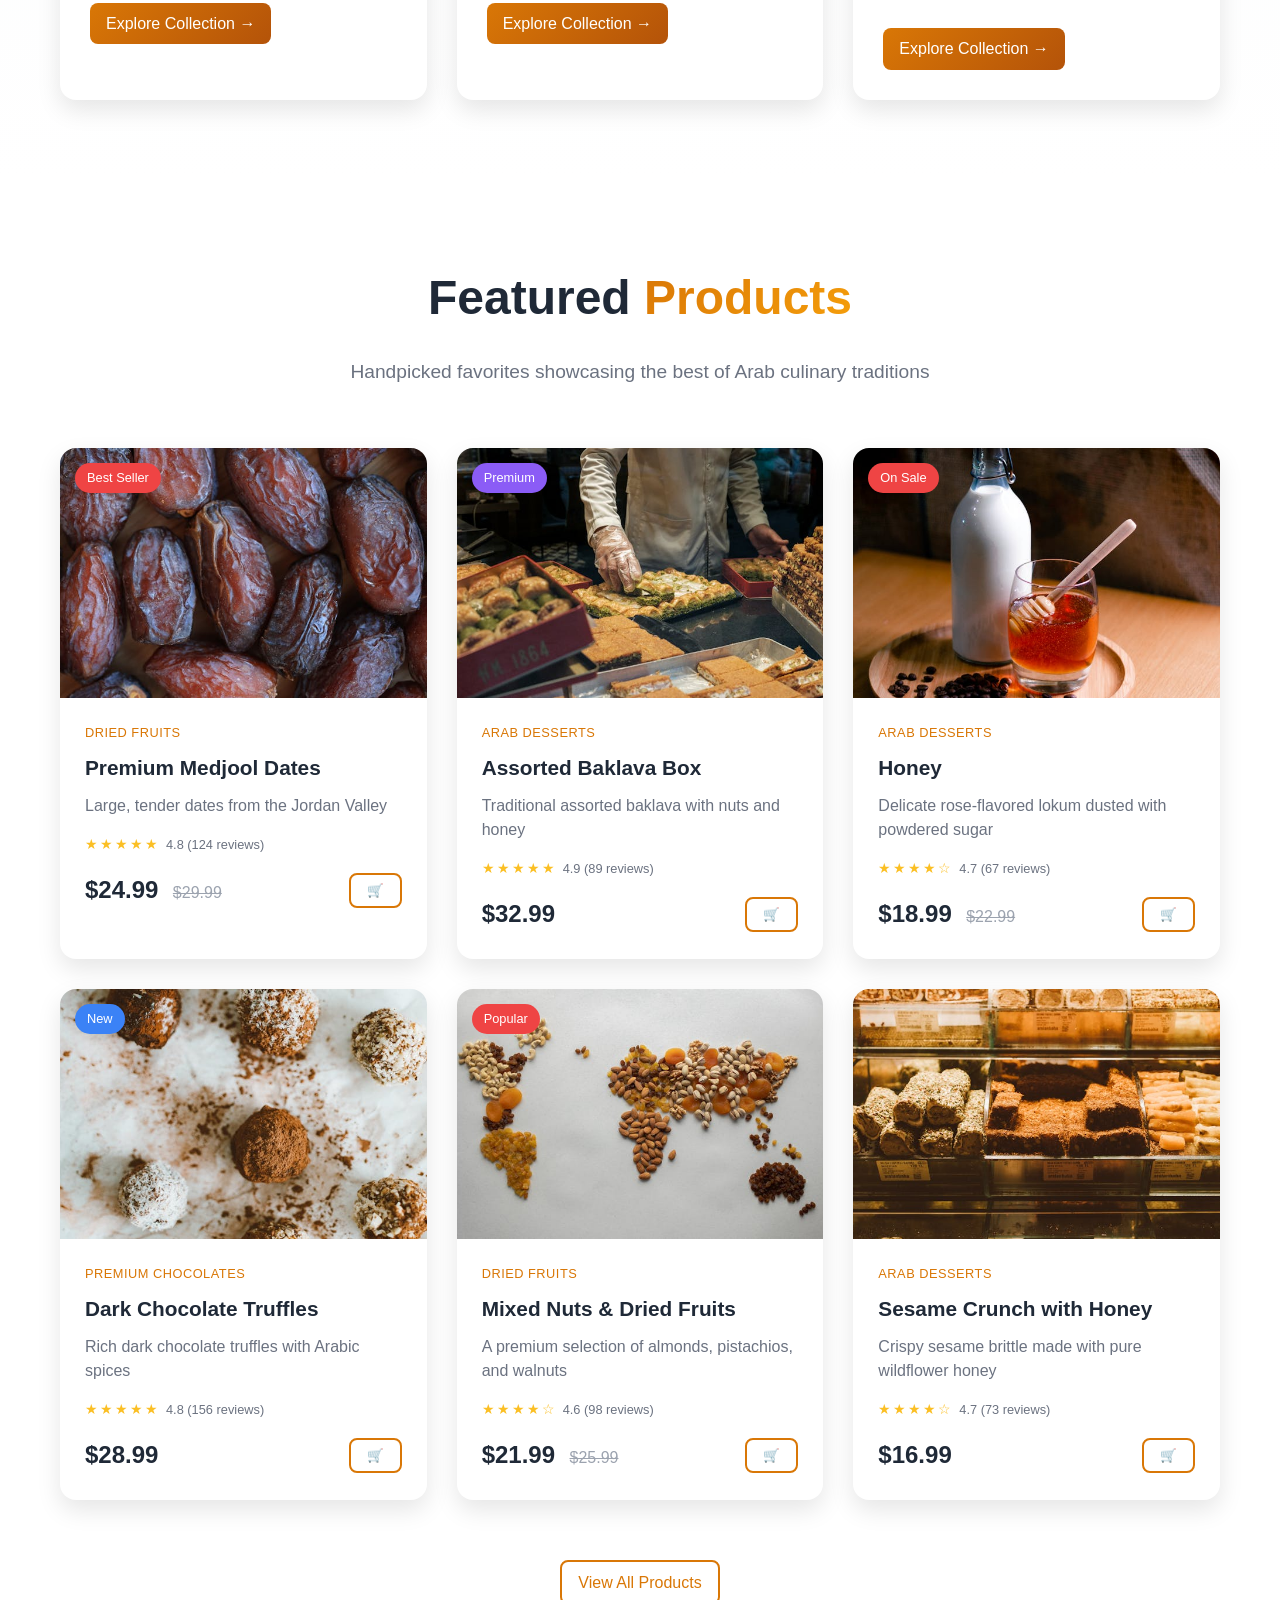
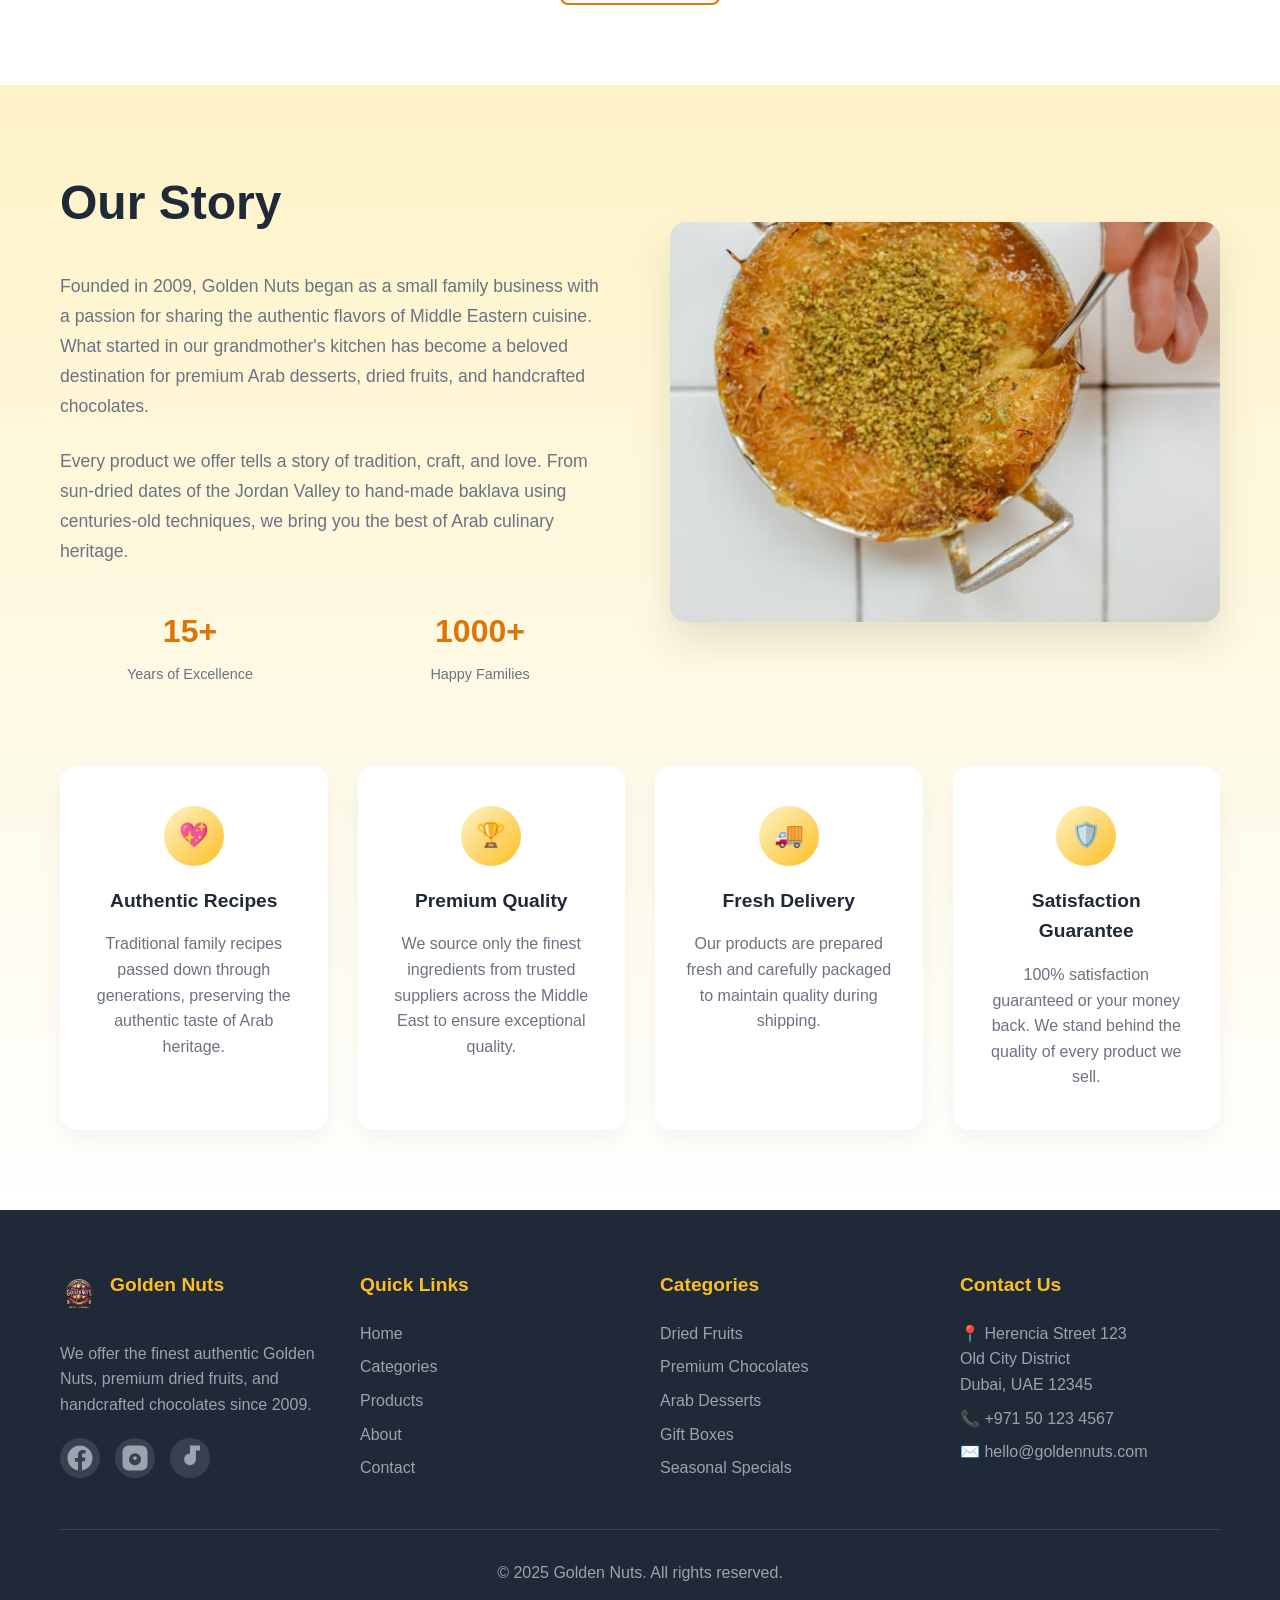
==== commit 5e5ccfa4: "css problems" ====
--- a/index.html
+++ b/index.html
@@ -44,10 +44,7 @@
         </div>
         <div class="hero-overlay" aria-hidden="true"></div>
         <div class="hero-content">
-            <h1 class="hero-title">
-                Premium
-                <span class="hero-subtitle">Nuts</span>
-            </h1>
+            <img src="images/logo.webp" width="300px" height="auto" alt="Golden Nuts logo">
             <p class="hero-description">
                 High quality nuts roasted for maximun freshness and flavor.
             </p>
@@ -109,8 +106,8 @@
                         <div class="category-badge">32 products</div>
                     </div>
                     <div class="category-content">
-                        <h3 class="category-title">Chocolate Dubai</h3>
-                        <p class="category-description">Traditional Middle Eastern sweets and delicacies</p>
+                        <h3 class="category-title">Dubai Chocolate</h3>
+                        <p class="category-description">Dubai chocolate is a viral food trend centered on a chocolate bar created by the Fix Dessert chocolatier</p>
                         <a href="#products" class="btn btn-primary">Explore Collection →</a>
                     </div>
                 </div>
